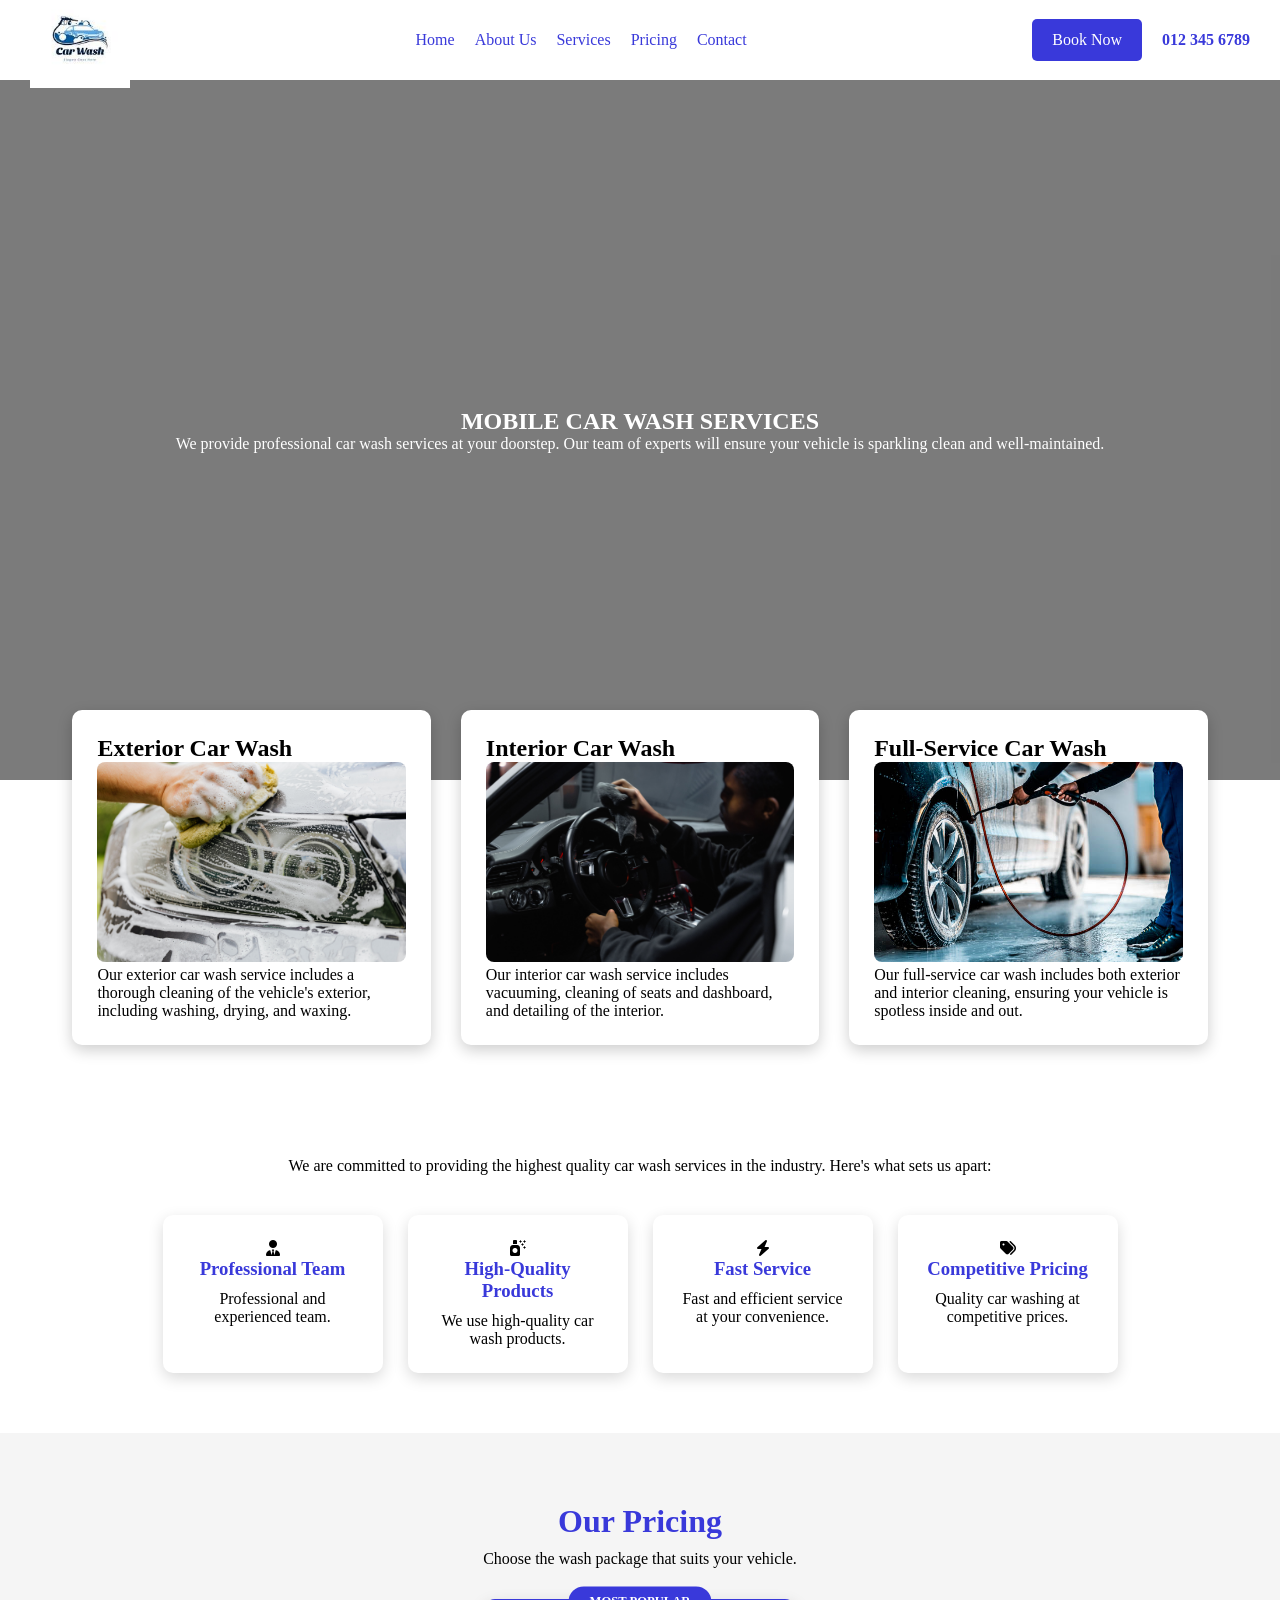
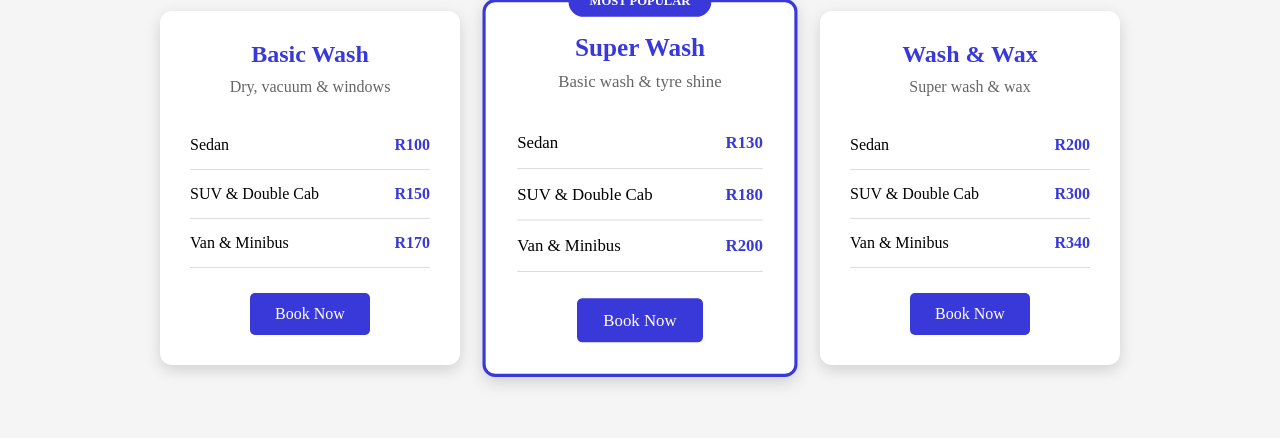
==== index.html @ 458b14ad "Added a muted , looping background video" ====
<!DOCTYPE html>
<html lang="en">
<head>
    <meta charset="UTF-8">
    <meta name="description" content="Mobile car wash services in Witbank, South Africa. We provide professional car wash services at your doorstep, including exterior and interior cleaning, waxing, and detailing. Book your car wash today!">
    <title>Benommeli Mobile Car Wash| Car Wash Services in Witbank</title>
    <link rel="icon" type="image/png" href="images/favicon.png">
    <link rel="stylesheet" href="style.css">
    <link rel="stylesheet" href="https://cdnjs.cloudflare.com/ajax/libs/font-awesome/6.5.2/css/all.min.css">
    
</head>
<body>
    <header>
        <!-- LOGO -->
        <div class="logo">
            <img src="images/logo.jpeg" alt="Company Logo">
        </div>
        
        <!-- MOBILE MENU BUTTON -->
        <button class="menu-button" onclick="toggleMenu()">
            <i class="fa-solid fa-bars"></i>
        </button>

        <!-- NAVIGATION -->
        <nav class="navbar" id="navbar">
            <ul>
                <li><a href="index.html">Home</a></li>
                <li><a href="about.html">About Us</a></li>
                <li><a href="services.html">Services</a></li>
                <li><a href="pricing.html">Pricing</a></li>
                <li><a href="contact.html">Contact</a></li>
            </ul>
        </nav>

        <!-- BOOKING + PHONE -->
        <div class="header-right">
            <a href="#" class="booking-button" onclick="showBookingForm()">Book Now</a>
        
            <a href="tel:0123456789" class="phone">
                012 345 6789
            </a>
        </div>
    </header>

        <main>
            <!-- <section class = "hero">
                <h1>MOBILE CAR WASH SERVICES</h1>
                <p>We provide professional car wash services at your doorstep.
                    Our team of experts will ensure your vehicle is sparkling 
                    clean and well-maintained.
                </p>
            
            </section>
            -->

            <section class="hero">
            
                <video class="hero-video" autoplay muted loop playsinline>
                    <source src="videos/backgroundVideo.MP4" type="video/mp4">
                </video>
            
                <div class="hero-overlay"></div>
            
                <h1>MOBILE CAR WASH SERVICES</h1>
            
                <p>
                    We provide professional car wash services at your doorstep.
                    Our team of experts will ensure your vehicle is sparkling
                    clean and well-maintained.
                </p>
            
            </section>

                <div class="services">

                    <section class="exterior_wash">
                        <h2>Exterior Car Wash</h2>
                        <img src="images/exteriorWashing.jpg" alt="Exterior Car Wash">
                        <p>Our exterior car wash service includes a thorough cleaning of the vehicle's exterior, including washing, drying, and waxing.</p>
                    </section>

                    <section class="interior_washing">
                        <h2>Interior Car Wash</h2>
                        <img src="images/interiorWashing.jpg" alt="Interior Car Wash">
                        <p>Our interior car wash service includes vacuuming, cleaning of seats and dashboard, and detailing of the interior.</p>
                    </section>

                    <section class="full_detailing">
                        <h2>Full-Service Car Wash</h2>
                        <img src="images/fullDetailing.jpg" alt="Full-Service Car Wash">
                        <p>Our full-service car wash includes both exterior and interior cleaning, ensuring your vehicle is spotless inside and out.</p>
                    </section>

                </div>
        
                <!-- BOOKING POPUP -->
                <div id="booking-modal" class="modal">
                
                    <div class="booking-form">
                
                        <span class="close-button" onclick="closeBookingForm()">&times;</span>
                
                        <h2>Customer Information</h2>
                
                        <form id="booking-form" onsubmit="sendToWhatsApp(event)">
                
                            <input type="text" name="name" placeholder="Enter your name" required>
                
                            <input type="tel" name="phone" placeholder="Enter your phone number" required>
                
                            <input type="text" name="vehicle" placeholder="Vehicle type" required>
                
                            <input type="text" id="selected-package" name="package" placeholder="Selected package" readonly>

                            <label for="location">Location</label>
                        
                            <input type="text" id="location" name="location" placeholder="Enter your address or location" required>
                        
                            <button type="button" onclick="getCurrentLocation()">
                                📍 Use My Current Location
                            </button>
                        
                            <p id="location-status"></p>
                
                            <label>Select Date</label>
                            <input type="date" name="date" required>
                
                            <label>Select Time</label>
                            <input type="time" name="time" required>
                
                            <input type="submit" value="Book Now">
                
                        </form>
                
                    </div>
                </div>    

                <section class="why-choose-us">
                
                    <h2>Why Choose Us?</h2>
                
                    <p>
                        We are committed to providing the highest quality car wash
                        services in the industry. Here's what sets us apart:
                    </p>
                
                    <div class="why-us-container">
                
                        <div class="why-us-card">
                            <i class="fa-solid fa-user-tie"></i>
                            <h3>Professional Team</h3>
                            <p>Professional and experienced team.</p>
                        </div>
                
                        <div class="why-us-card">
                            <i class="fa-solid fa-spray-can-sparkles"></i>
                            <h3>High-Quality Products</h3>
                            <p>We use high-quality car wash products.</p>
                        </div>
                
                        <div class="why-us-card">
                            <i class="fa-solid fa-bolt"></i>
                            <h3>Fast Service</h3>
                            <p>Fast and efficient service at your convenience.</p>
                        </div>
                
                        <div class="why-us-card">
                            <i class="fa-solid fa-tags"></i>
                            <h3>Competitive Pricing</h3>
                            <p>Quality car washing at competitive prices.</p>
                        </div>
                
                    </div>
                
                </section>

                <section class="pricing">
                
                    <h2>Our Pricing</h2>
                
                    <p>Choose the wash package that suits your vehicle.</p>
                
                    <div class="pricing-container">
                
                        <!-- BASIC WASH -->
                        <div class="pricing-card">
                
                            <h3>Basic Wash</h3>
                
                            <p class="description">
                                Dry, vacuum & windows
                            </p>
                
                            <div class="price">
                                <span>Sedan</span>
                                <strong>R100</strong>
                            </div>
                
                            <div class="price">
                                <span>SUV & Double Cab</span>
                                <strong>R150</strong>
                            </div>
                
                            <div class="price">
                                <span>Van & Minibus</span>
                                <strong>R170</strong>
                            </div>
                
                            <a href="#" class="price-button" onclick="showBookingForm('Basic Wash')">
                                Book Now
                            </a>
                
                        </div>
                
                
                        <!-- SUPER WASH -->
                        <div class="pricing-card popular">
                
                            <div class="popular-badge">
                                MOST POPULAR
                            </div>
                
                            <h3>Super Wash</h3>
                
                            <p class="description">
                                Basic wash & tyre shine
                            </p>
                
                            <div class="price">
                                <span>Sedan</span>
                                <strong>R130</strong>
                            </div>
                
                            <div class="price">
                                <span>SUV & Double Cab</span>
                                <strong>R180</strong>
                            </div>
                
                            <div class="price">
                                <span>Van & Minibus</span>
                                <strong>R200</strong>
                            </div>
                
                            <a href="#" class="price-button" onclick="showBookingForm('Super Wash')">
                                Book Now
                            </a>
                
                        </div>
                
                
                        <!-- WASH & WAX -->
                        <div class="pricing-card">
                
                            <h3>Wash & Wax</h3>
                
                            <p class="description">
                                Super wash & wax
                            </p>
                
                            <div class="price">
                                <span>Sedan</span>
                                <strong>R200</strong>
                            </div>
                
                            <div class="price">
                                <span>SUV & Double Cab</span>
                                <strong>R300</strong>
                            </div>
                
                            <div class="price">
                                <span>Van & Minibus</span>
                                <strong>R340</strong>
                            </div>
                
                            <a href="#" class="price-button" onclick="showBookingForm('Wash & Wax')">
                                Book Now
                            </a>
                
                        </div>
                
                    </div>
                
                </section>
            
                <section >

                </section>
                    
                
  
                
          

        </main>
        <script src="script.js"></script>
        
        
        
</body>
</html>
---- style.css ----
/* ================= GENERAL ================= */

* {
    margin: 0;
    padding: 0;
    box-sizing: border-box;
}

body {
    margin: 0;
}

html {
    scroll-behavior: smooth;
}


/* ================= HEADER ================= */

header {
    position: fixed;
    top: 0;
    left: 0;
    width: 100%;
    height: 80px;

    display: flex;
    align-items: center;

    background: white;
    z-index: 1000;
}


/* ================= LOGO ================= */

.logo {
    margin-left: 30px;
}

.logo img {
    width: 100px;
}


/* ================= NAVIGATION ================= */

.navbar {
    margin-left: auto;
}

.navbar ul {
    list-style: none;
    display: flex;
    gap: 20px;

    margin: 0;
    padding: 0;
}

.navbar a {
    color: rgb(57, 57, 218);
    text-decoration: none;
}

.navbar a:hover {
    color: rgb(4, 4, 82);
}


/* ================= BOOKING + PHONE ================= */

.header-right {
    margin-left: auto;
    margin-right: 30px;

    display: flex;
    align-items: center;
    gap: 20px;
}

.booking-button {
    background-color: rgb(57, 57, 218);
    color: white;

    padding: 12px 20px;

    text-decoration: none;
    border-radius: 5px;
}

.phone {
    text-decoration: none;
    color: rgb(57, 57, 218);
    font-weight: bold;
}


/* ================= MAIN ================= */

main {
    padding-top: 80px;
}


/* ================= HERO ================= */

/*.hero {
    background-image: url('images/blackGuyWashing.jpg');

    background-size: cover;
    background-position: center;

    height: 700px;
    
    position: relative;

    display: flex;
    flex-direction: column;

    align-items: center;
    justify-content: center;
}
*/

.hero {
    height: 700px;
    position: relative;

    display: flex;
    flex-direction: column;
    align-items: center;
    justify-content: center;

    overflow: hidden;
}


/* VIDEO */

.hero-video {
    position: absolute;

    top: 0;
    left: 0;

    width: 100%;
    height: 100%;

    object-fit: cover;

    z-index: 0;
}


/* DARK OVERLAY */

.hero-overlay {
    position: absolute;

    top: 0;
    left: 0;

    width: 100%;
    height: 100%;

    background: rgba(0, 0, 0, 0.4);

    z-index: 1;
}


/* TEXT */

.hero h1,
.hero p {
    position: relative;

    z-index: 2;

    color: white;
}


.hero h1 {
    color: rgb(57, 57, 218);
    text-align: center;
}
.hero h1,
.hero p {
    position: relative;
    z-index: 1;
    color: white;
}
.hero::before {
    content: "";

    position: absolute;

    top: 0;
    left: 0;

    width: 100%;
    height: 100%;

    background: rgba(0, 0, 0, 0.2);
}


/* ================= SERVICE CARDS ================= */

.services {
    display: flex;
    justify-content: center;
    gap: 30px;

    position: relative;
    margin-top: -70px;

    z-index: 2;
    
}

.services section {
    width: 28%;
    min-height: 180px;

    padding: 25px;

    background-color: white;

    border-radius: 10px;

    box-shadow: 0 5px 15px rgba(0, 0, 0, 0.2);
}
.services img {
    width: 100%;
    height: 200px;
    object-fit: cover;
    border-radius: 8px;
}

/* ================= BOOKING MODAL ================= */

/* Dark background behind the popup */
.modal {
    display: none;

    position: fixed;

    z-index: 2000;

    left: 0;
    top: 0;

    width: 100%;
    height: 100%;

    background-color: rgba(0, 0, 0, 0.6);

    justify-content: center;
    align-items: center;
}


/* White booking box */
.booking-form {
    background-color: white;

    width: 400px;
    max-width: 90%;

    padding: 30px;

    border-radius: 10px;

    position: relative;
    box-sizing: border-box;
}


/* Form heading */
.booking-form h2 {
    text-align: center;
    margin-bottom: 20px;
}


/* Form layout */
#booking-form {
    display: flex;
    flex-direction: column;
    gap: 15px;

    width: 100%;
    box-sizing: border-box;
}


/* Input boxes */
#booking-form input {
    width: 100%;
    max-width: 100%;
    min-width: 0;
    
    padding: 12px;
    
    border: 1px solid #ccc;
    
    border-radius: 5px;
    
    font-size: 15px;
    
    box-sizing: border-box;
}
/* Just added now */
/* Date and time */
#booking-form input[type="date"],
#booking-form input[type="time"] {
    width: 100%;
    max-width: 100%;
    min-width: 0;

    display: block;

    box-sizing: border-box;
}


/* Close X */
.close-button {
    position: absolute;

    top: 10px;
    right: 20px;

    font-size: 30px;

    cursor: pointer;

    color: #555;
}

.close-button:hover {
    color: black;
}


/* Submit button */
#booking-form input[type="submit"] {
    background-color: rgb(57, 57, 218);

    color: white;

    border: none;

    padding: 12px;

    cursor: pointer;

    border-radius: 5px;
}

#booking-form input[type="submit"]:hover {
    background-color: rgb(4, 4, 82);
}

/* ================= WHY CHOOSE US ================= */

.why-choose-us {
    text-align: center;
    padding: 60px 30px;
    
}

.why-choose-us h2 {
    font-size: 32px;
    margin-bottom: 15px;
    color: white;
}

.why-choose-us>p {
    margin-bottom: 40px;
    margin: 0 auto 40px;
}


/* Put the four cards horizontally */

.why-us-container {
    display: flex;
    justify-content: center;
    gap: 25px;
}


/* Individual cards */

.why-us-card {
    width: 220px;
    padding: 25px;

    background-color: white;

    border-radius: 10px;

    box-shadow: 0 5px 15px rgba(0, 0, 0, 0.15);

    transition: transform 0.3s;
}


/* Symbols */

.why-us-icon {
    font-size: 40px;
    margin-bottom: 15px;
    color: rgb(57, 57, 218);
}


/* Card heading */

.why-us-card h3 {
    margin-bottom: 10px;
    color: rgb(57, 57, 218);
}


/* Card hover effect */

.why-us-card:hover {
    transform: translateY(-8px);
}

/* ================= PRICING ================= */

.pricing {
    padding: 70px 30px;
    text-align: center;
    background-color: #f5f5f5;
}

.pricing h2 {
    font-size: 32px;
    color: rgb(57, 57, 218);
    margin-bottom: 10px;
}

.pricing>p {
    margin-bottom: 40px;
}


/* Three pricing cards */

.pricing-container {
    display: flex;
    justify-content: center;
    align-items: center;
    gap: 30px;
}


/* Individual card */

.pricing-card {
    width: 300px;
    padding: 30px;

    background-color: white;

    border-radius: 12px;

    box-shadow: 0 5px 15px rgba(0, 0, 0, 0.15);

    position: relative;

    transition: transform 0.3s;
}


/* Hover effect */

.pricing-card:hover {
    transform: translateY(-8px);
}


/* Package heading */

.pricing-card h3 {
    font-size: 24px;
    color: rgb(57, 57, 218);
    margin-bottom: 10px;
}


/* Description */

.description {
    color: #666;
    margin-bottom: 25px;
}


/* Price rows */

.price {
    display: flex;
    justify-content: space-between;

    padding: 15px 0;

    border-bottom: 1px solid #ddd;
}

.price strong {
    color: rgb(57, 57, 218);
}


/* Book button */

.price-button {
    display: inline-block;

    margin-top: 25px;

    padding: 12px 25px;

    background-color: rgb(57, 57, 218);

    color: white;

    text-decoration: none;

    border-radius: 5px;
}

.price-button:hover {
    background-color: rgb(4, 4, 82);
}


/* ================= MOST POPULAR ================= */

.popular {
    border: 3px solid rgb(57, 57, 218);

    transform: scale(1.05);
}


/* Popular badge */

.popular-badge {
    position: absolute;

    top: -15px;
    left: 50%;

    transform: translateX(-50%);

    background-color: rgb(57, 57, 218);

    color: white;

    padding: 7px 20px;

    border-radius: 20px;

    font-size: 12px;

    font-weight: bold;

    white-space: nowrap;
}


/* Keep popular card slightly bigger on hover */

.popular:hover {
    transform: scale(1.05) translateY(-8px);
}

/* ================= RESPONSIVE DESIGN ================= */

/* ---------- TABLETS ---------- */

@media (max-width: 900px) {

    /* HEADER */
    header {
        height: 70px;
    }

    .logo {
        margin-left: 20px;
    }

    .logo img {
        width: 85px;
    }

    .navbar ul {
        gap: 12px;
    }

    .navbar a {
        font-size: 14px;
    }

    .header-right {
        margin-right: 20px;
        gap: 12px;
    }

    .booking-button {
        padding: 10px 15px;
    }


    /* MAIN */
    main {
        padding-top: 70px;
    }


    /* HERO */
    .hero {
        height: 600px;
        padding: 20px;
        text-align: center;
    }


    /* SERVICES */
    .services {
        flex-wrap: wrap;
        gap: 20px;
        padding: 0 20px;
        margin-top: -50px;
    }

    .services section {
        width: 45%;
    }


    /* WHY CHOOSE US */
    .why-us-container {
        flex-wrap: wrap;
        gap: 20px;
    }

    .why-us-card {
        width: 45%;
    }


    /* PRICING */
    .pricing-container {
        flex-wrap: wrap;
        gap: 25px;
    }

    .pricing-card {
        width: 45%;
    }

    .popular {
        transform: none;
    }

    .popular:hover {
        transform: translateY(-8px);
    }
}


/* ---------- MOBILE PHONES ---------- */

@media (max-width: 600px) {

    /* HEADER */
    header {
        height: 65px;
    }

    .logo {
        margin-left: 15px;
    }

    .logo img {
        width: 75px;
    }

    .navbar ul {
        gap: 8px;
    }

    .navbar a {
        font-size: 12px;
    }

    .header-right {
        margin-right: 15px;
        gap: 8px;
    }

    .booking-button {
        padding: 9px 12px;
        font-size: 13px;
    }

    .phone {
        display: none;
    }


    /* MAIN */
    main {
        padding-top: 65px;
    }


    /* HERO */
    .hero {
        height: 500px;
        padding: 20px;
    }

    .hero h1 {
        font-size: 32px;
    }

    .hero p {
        font-size: 16px;
        line-height: 1.5;
    }


    /* SERVICES */
    .services {
        flex-direction: column;
        align-items: center;
        gap: 20px;
        margin-top: -40px;
        padding: 0 20px;
    }

    .services section {
        width: 100%;
        max-width: 400px;
    }

    .services img {
        height: 180px;
    }


    /* WHY CHOOSE US */
    .why-choose-us {
        padding: 50px 20px;
    }

    .why-choose-us h2 {
        font-size: 28px;
    }

    .why-us-container {
        flex-direction: column;
        align-items: center;
    }

    .why-us-card {
        width: 100%;
        max-width: 350px;
    }


    /* PRICING */
    .pricing {
        padding: 50px 20px;
    }

    .pricing h2 {
        font-size: 28px;
    }

    .pricing-container {
        flex-direction: column;
        align-items: center;
    }

    .pricing-card {
        width: 100%;
        max-width: 350px;
    }

    .popular {
        transform: none;
    }

    .popular:hover {
        transform: translateY(-8px);
    }


    /* BOOKING MODAL */
    .booking-form {
        width: calc(100% - 30px);
        max-width: 400px;
        padding: 25px 20px;
        box-sizing: border-box;
        overflow: hidden;
    }

    .booking-form h2 {
        font-size: 24px;
    }


    /* INPUTS */
    #booking-form {
        width: 100%;
        min-width: 0;
    }
    #booking-form input {
        width: 100%;
        max-width: 100%;
        padding: 14px;
        font-size: 16px;
        box-sizing: border-box;
        min-width: 0;
    }

    /*DATE AND TIME INPUT - MOBILE ONLY*/
    #booking-form input[type="date"],
    #booking-form input[type="time"] {
        width: 100%;
        max-width: 100%;
        min-width: 0;
        box-sizing: border-box;
        display: block;
        padding: 12px;
        font-size: 16px;
        box-sizing: border-box;
    }


    /* SUBMIT BUTTON */
    #booking-form input[type="submit"] {
        padding: 14px;
        font-size: 16px;
        width: 100%;
    }


    /* CLOSE BUTTON */
    .close-button {
        top: 8px;
        right: 15px;
    }
}
/* ================= MOBILE MENU ================= */

.menu-button {
    display: none;

    background: none;
    border: none;

    font-size: 25px;

    color: rgb(57, 57, 218);

    cursor: pointer;
}


/* ================= MOBILE NAVIGATION  2 ================= */

@media (max-width: 600px) {

    /* Show hamburger */
    .menu-button {
        display: block;

        margin-left: auto;
        margin-right: 15px;

        z-index: 1002;
    }

    /* Hide navigation by default */
    .navbar {
        display: none;

        position: absolute;

        top: 65px;
        left: 0;

        width: 100%;

        background-color: white;

        box-shadow: 0 5px 15px rgba(0, 0, 0, 0.15);

        padding: 20px;
    }

    /* Show navigation when hamburger is clicked */
    .navbar.active {
        display: block;
    }

    /* Mobile navigation list */
    .navbar ul {
        display: flex;

        flex-direction: column;

        gap: 0;

        width: 100%;
    }

    .navbar li {
        width: 100%;

        text-align: center;

        border-bottom: 1px solid #eee;
    }

    .navbar a {
        display: block;

        width: 100%;

        padding: 15px;

        font-size: 16px;
    }

    /* Hide desktop booking/phone section */
    .header-right {
        display: none;
    }
}
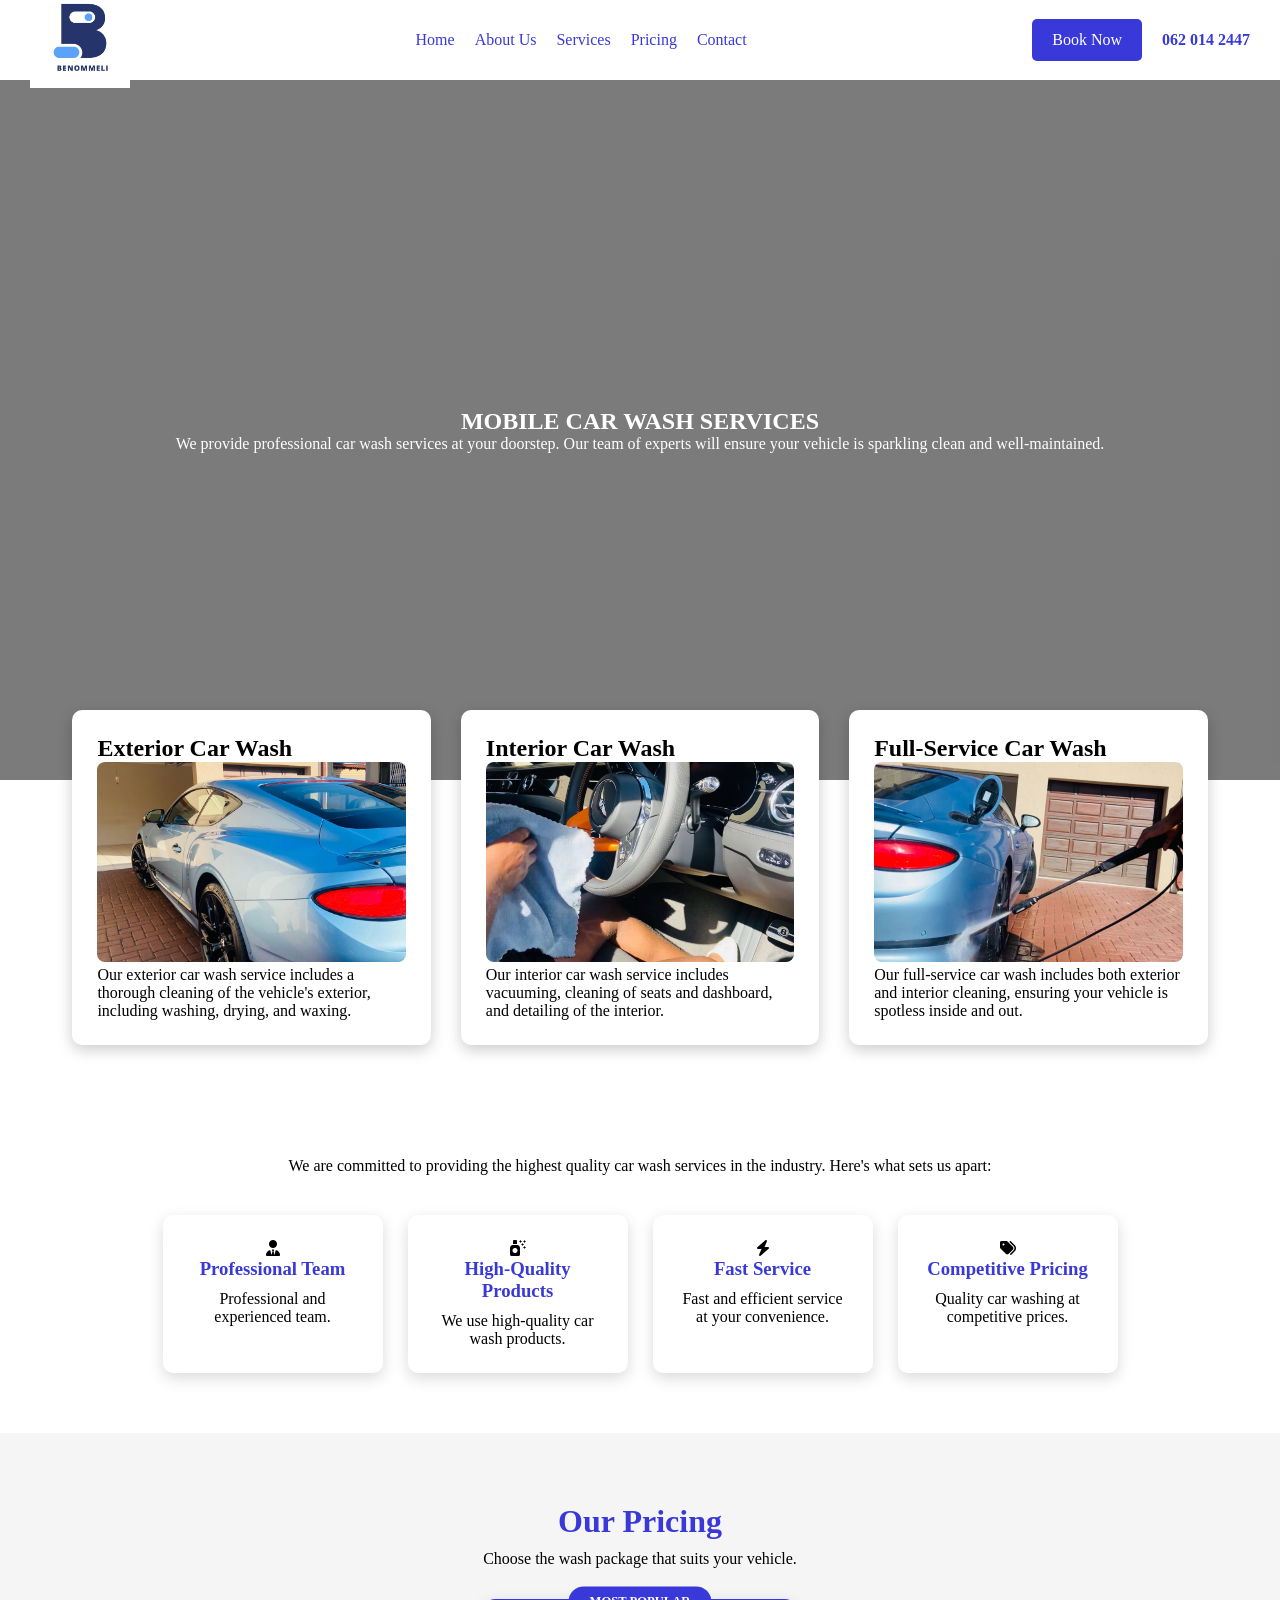
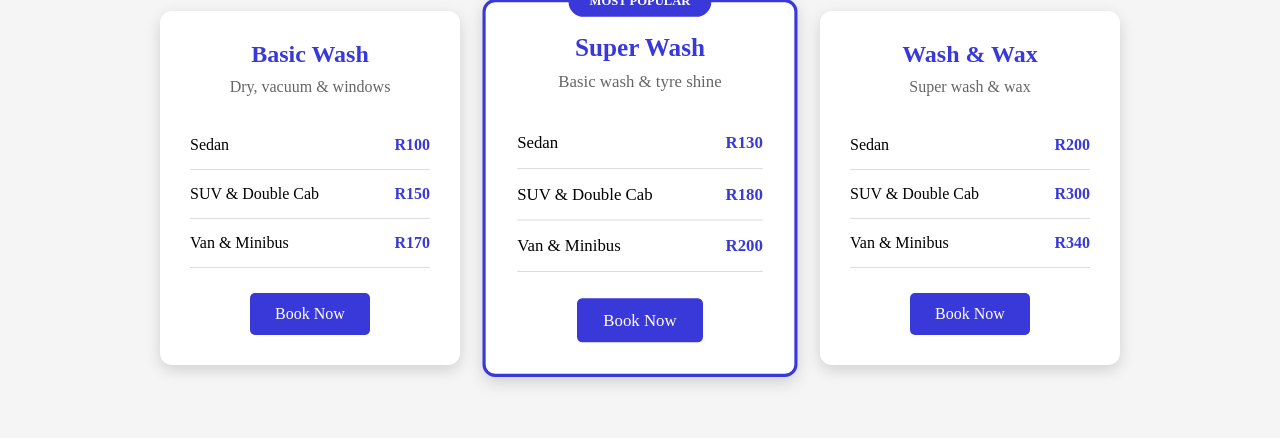
==== commit 466b32a9: "Changed the phone number" ====
--- a/index.html
+++ b/index.html
@@ -13,7 +13,7 @@
     <header>
         <!-- LOGO -->
         <div class="logo">
-            <img src="images/logo.jpeg" alt="Company Logo">
+            <img src="images/logo.png" alt="Company Logo">
         </div>
         
         <!-- MOBILE MENU BUTTON -->
@@ -36,8 +36,8 @@
         <div class="header-right">
             <a href="#" class="booking-button" onclick="showBookingForm()">Book Now</a>
         
-            <a href="tel:0123456789" class="phone">
-                012 345 6789
+            <a href="tel:0620142447" class="phone">
+                062 014 2447
             </a>
         </div>
     </header>
@@ -56,7 +56,7 @@
             <section class="hero">
             
                 <video class="hero-video" autoplay muted loop playsinline>
-                    <source src="videos/backgroundVideo.MP4" type="video/mp4">
+                    <source src="videos/backgroundVideo.mp4" type="video/mp4">
                 </video>
             
                 <div class="hero-overlay"></div>
@@ -75,19 +75,19 @@
 
                     <section class="exterior_wash">
                         <h2>Exterior Car Wash</h2>
-                        <img src="images/exteriorWashing.jpg" alt="Exterior Car Wash">
+                        <img src="images/exteriorWash.jpeg" alt="Exterior Car Wash">
                         <p>Our exterior car wash service includes a thorough cleaning of the vehicle's exterior, including washing, drying, and waxing.</p>
                     </section>
 
                     <section class="interior_washing">
                         <h2>Interior Car Wash</h2>
-                        <img src="images/interiorWashing.jpg" alt="Interior Car Wash">
+                        <img src="images/interiorWash.jpeg" alt="Interior Car Wash">
                         <p>Our interior car wash service includes vacuuming, cleaning of seats and dashboard, and detailing of the interior.</p>
                     </section>
 
                     <section class="full_detailing">
                         <h2>Full-Service Car Wash</h2>
-                        <img src="images/fullDetailing.jpg" alt="Full-Service Car Wash">
+                        <img src="images/fullDetailing.jpeg" alt="Full-Service Car Wash">
                         <p>Our full-service car wash includes both exterior and interior cleaning, ensuring your vehicle is spotless inside and out.</p>
                     </section>
 
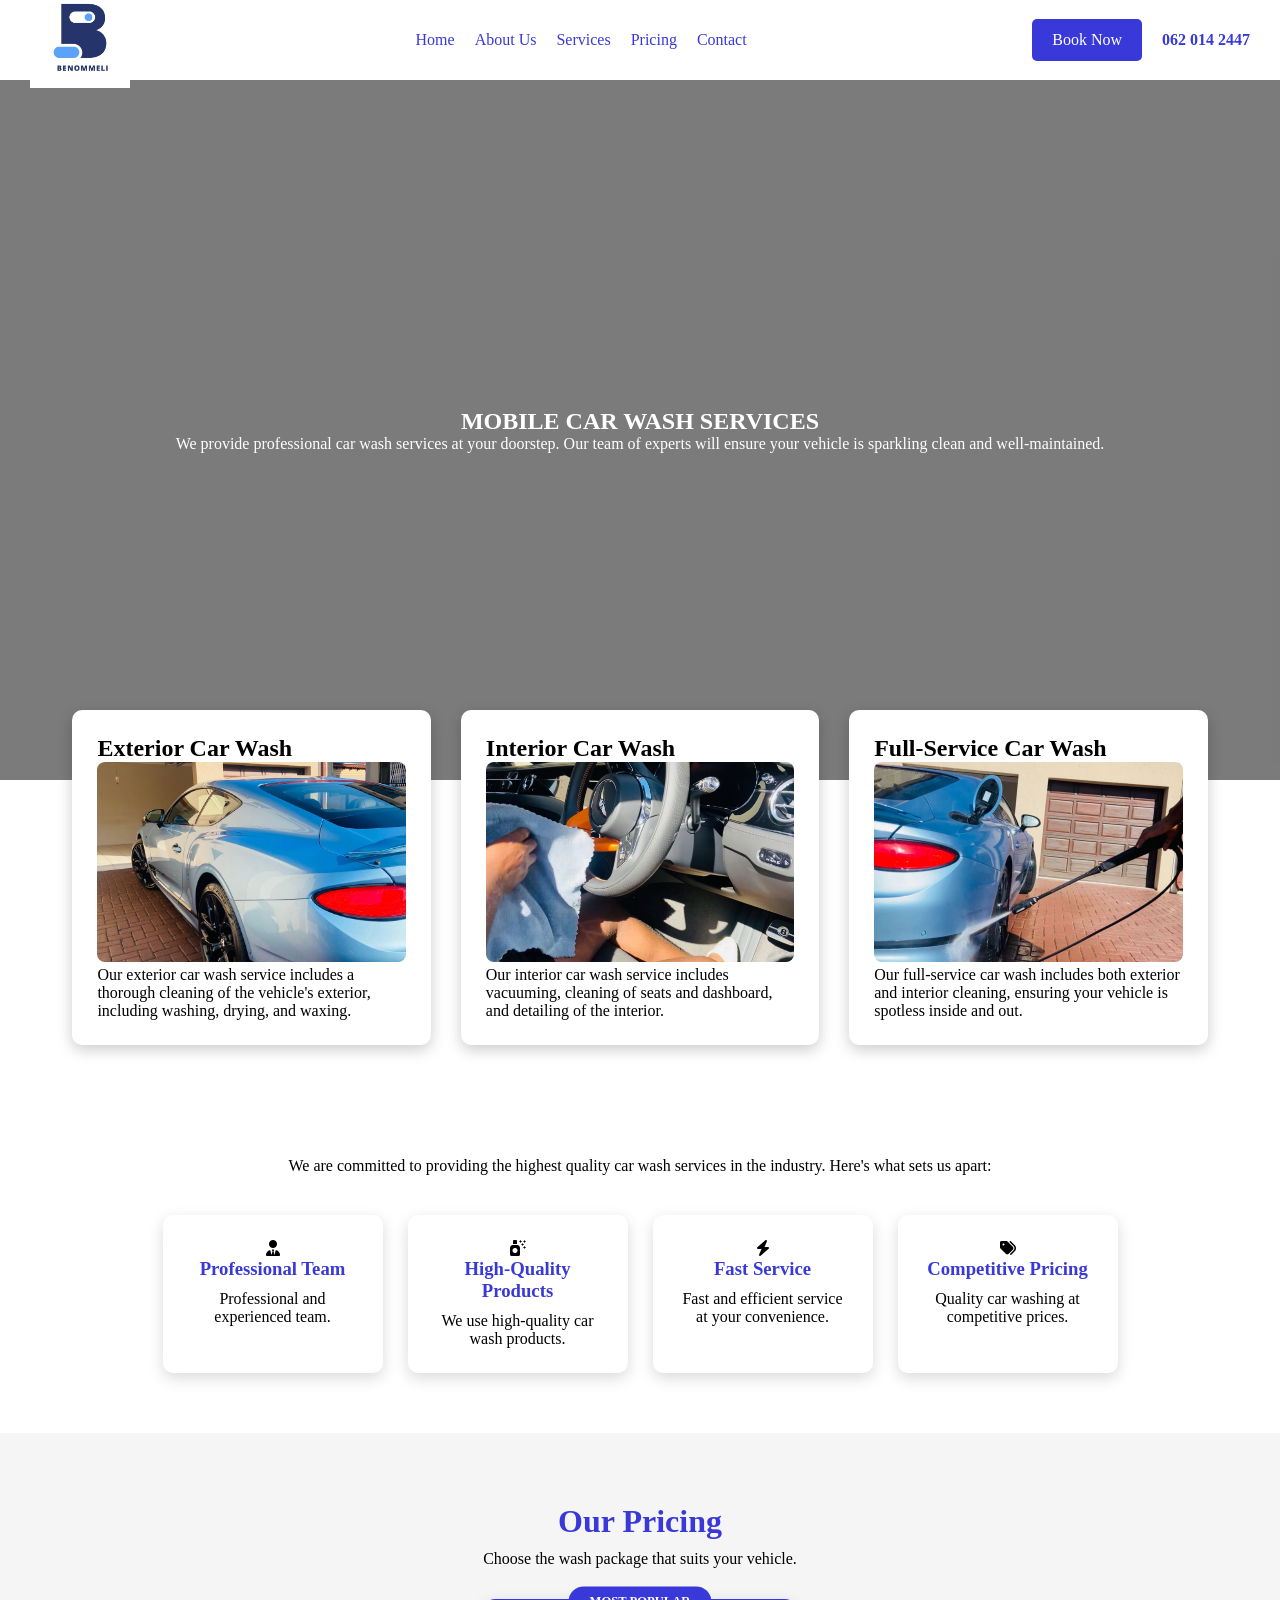
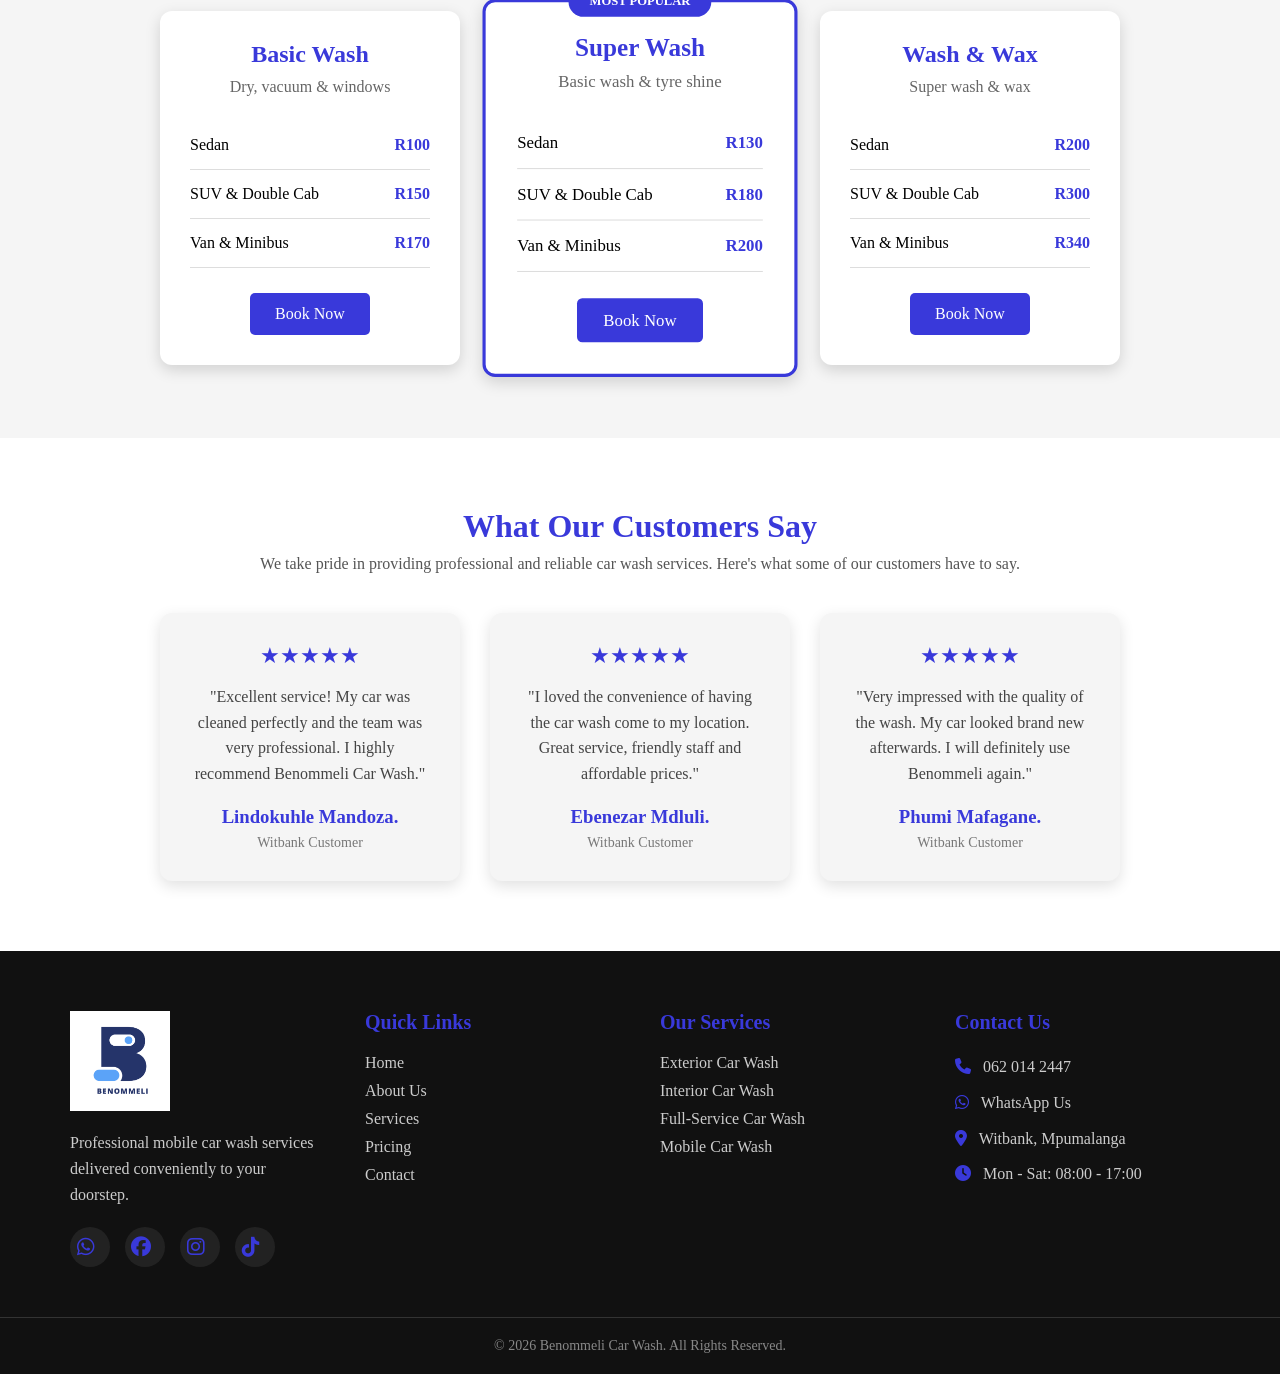
==== commit bcaa7fd8: "Added a footer , created social media links and added the customer reviews." ====
--- a/index.html
+++ b/index.html
@@ -173,6 +173,7 @@
                     </div>
                 
                 </section>
+                
 
                 <section class="pricing">
                 
@@ -285,16 +286,232 @@
                 <section >
 
                 </section>
-                    
+                 
+                
+                <!-- ================= CUSTOMER REVIEWS ================= -->
+                
+                <section class="customer-reviews">
+                
+                    <h2>What Our Customers Say</h2>
+                
+                    <p class="reviews-intro">
+                        We take pride in providing professional and reliable car wash services.
+                        Here's what some of our customers have to say.
+                    </p>
+                
+                    <div class="reviews-container">
+                
+                        <!-- REVIEW 1 -->
+                        <div class="review-card">
+                
+                            <div class="stars">
+                                ★★★★★
+                            </div>
+                
+                            <p class="review-text">
+                                "Excellent service! My car was cleaned perfectly and the team
+                                was very professional. I highly recommend Benommeli Car Wash."
+                            </p>
+                
+                            <h3>Lindokuhle Mandoza.</h3>
+                            <span>Witbank Customer</span>
+                
+                        </div>
+                
+                
+                        <!-- REVIEW 2 -->
+                        <div class="review-card">
+                
+                            <div class="stars">
+                                ★★★★★
+                            </div>
+                
+                            <p class="review-text">
+                                "I loved the convenience of having the car wash come to my
+                                location. Great service, friendly staff and affordable prices."
+                            </p>
+                
+                            <h3>Ebenezar Mdluli.</h3>
+                            <span>Witbank Customer</span>
+                
+                        </div>
+                
+                
+                        <!-- REVIEW 3 -->
+                        <div class="review-card">
+                
+                            <div class="stars">
+                                ★★★★★
+                            </div>
+                
+                            <p class="review-text">
+                                "Very impressed with the quality of the wash. My car looked
+                                brand new afterwards. I will definitely use Benommeli again."
+                            </p>
+                
+                            <h3>Phumi Mafagane.</h3>
+                            <span>Witbank Customer</span>
+                
+                        </div>
+                
+                    </div>
+                
+                </section>
+                
+
+                
+                
                 
   
                 
           
 
         </main>
+        
+        
+        <!-- ================= FOOTER ================= -->
+        
+        <footer class="footer">
+        
+            <div class="footer-container">
+        
+                <!-- COMPANY -->
+                <div class="footer-section">
+        
+                    <img src="images/logo.png" alt="Benommeli Car Wash Logo" class="footer-logo">
+        
+                    <p>
+                        Professional mobile car wash services delivered
+                        conveniently to your doorstep.
+                    </p>
+        
+                    <!-- SOCIAL MEDIA -->
+                    <div class="social-links">
+        
+                        <a href="https://wa.me/27620142447" target="_blank" aria-label="WhatsApp">
+                            <i class="fa-brands fa-whatsapp"></i>
+                        </a>
+        
+                        <a href="#" aria-label="Facebook">
+                            <i class="fa-brands fa-facebook"></i>
+                        </a>
+        
+                        <a href="#" aria-label="Instagram">
+                            <i class="fa-brands fa-instagram"></i>
+                        </a>
+        
+                        <a href="https://www.tiktok.com/@benommeli?_r=1&_t=ZS-99F8A2MdT0s" aria-label="TikTok">
+                            <i class="fa-brands fa-tiktok"></i>
+                        </a>
+        
+                    </div>
+        
+                </div>
+        
+        
+                <!-- QUICK LINKS -->
+                <div class="footer-section">
+        
+                    <h3>Quick Links</h3>
+        
+                    <ul>
+        
+                        <li>
+                            <a href="index.html">Home</a>
+                        </li>
+        
+                        <li>
+                            <a href="about.html">About Us</a>
+                        </li>
+        
+                        <li>
+                            <a href="services.html">Services</a>
+                        </li>
+        
+                        <li>
+                            <a href="pricing.html">Pricing</a>
+                        </li>
+        
+                        <li>
+                            <a href="contact.html">Contact</a>
+                        </li>
+        
+                    </ul>
+        
+                </div>
+        
+        
+                <!-- SERVICES -->
+                <div class="footer-section">
+        
+                    <h3>Our Services</h3>
+        
+                    <ul>
+        
+                        <li>Exterior Car Wash</li>
+        
+                        <li>Interior Car Wash</li>
+        
+                        <li>Full-Service Car Wash</li>
+        
+                        <li>Mobile Car Wash</li>
+        
+                    </ul>
+        
+                </div>
+        
+        
+                <!-- CONTACT -->
+                <div class="footer-section">
+        
+                    <h3>Contact Us</h3>
+        
+                    <p>
+                        <i class="fa-solid fa-phone"></i>
+        
+                        <a href="tel:0620142447">
+                            062 014 2447
+                        </a>
+                    </p>
+        
+                    <p>
+                        <i class="fa-brands fa-whatsapp"></i>
+        
+                        <a href="https://wa.me/27620142447" target="_blank">
+                            WhatsApp Us
+                        </a>
+                    </p>
+        
+                    <p>
+                        <i class="fa-solid fa-location-dot"></i>
+        
+                        Witbank, Mpumalanga
+                    </p>
+        
+                    <p>
+                        <i class="fa-solid fa-clock"></i>
+        
+                        Mon - Sat: 08:00 - 17:00
+                    </p>
+        
+                </div>
+        
+            </div>
+        
+        
+            <!-- FOOTER BOTTOM -->
+        
+            <div class="footer-bottom">
+        
+                <p>
+                    &copy; 2026 Benommeli Car Wash.
+                    All Rights Reserved.
+                </p>
+        
+            </div>
+        
+        </footer>
+        
         <script src="script.js"></script>
-        
-        
-        
 </body>
 </html>
--- a/style.css
+++ b/style.css
@@ -863,6 +863,26 @@
         top: 8px;
         right: 15px;
     }
+
+        /* CUSTOMER REVIEWS */
+    
+        .customer-reviews {
+            padding: 50px 20px;
+        }
+    
+        .customer-reviews h2 {
+            font-size: 28px;
+        }
+    
+        .reviews-container {
+            flex-direction: column;
+            align-items: center;
+        }
+    
+        .review-card {
+            width: 100%;
+            max-width: 350px;
+        }
 }
 /* ================= MOBILE MENU ================= */
 
@@ -951,3 +971,259 @@
         display: none;
     }
 }
+
+
+/* ================= CUSTOMER REVIEWS ================= */
+
+.customer-reviews {
+    padding: 70px 30px;
+
+    text-align: center;
+
+    background-color: white;
+}
+
+
+.customer-reviews h2 {
+    font-size: 32px;
+
+    color: rgb(57, 57, 218);
+
+    margin-bottom: 10px;
+}
+
+
+.reviews-intro {
+    margin-bottom: 40px;
+
+    color: #555;
+}
+
+
+/* REVIEW CARDS */
+
+.reviews-container {
+    display: flex;
+
+    justify-content: center;
+
+    gap: 30px;
+
+    flex-wrap: wrap;
+}
+
+
+.review-card {
+    width: 300px;
+
+    padding: 30px;
+
+    background-color: #f5f5f5;
+
+    border-radius: 12px;
+
+    box-shadow: 0 5px 15px rgba(0, 0, 0, 0.12);
+
+    transition: transform 0.3s;
+}
+
+
+.review-card:hover {
+    transform: translateY(-8px);
+}
+
+
+/* STARS */
+
+.stars {
+    font-size: 22px;
+
+    color: rgb(57, 57, 218);
+
+    margin-bottom: 15px;
+}
+
+
+/* REVIEW TEXT */
+
+.review-text {
+    color: #444;
+
+    line-height: 1.6;
+
+    margin-bottom: 20px;
+}
+
+
+/* CUSTOMER NAME */
+
+.review-card h3 {
+    color: rgb(57, 57, 218);
+
+    margin-bottom: 5px;
+}
+
+
+.review-card span {
+    color: #777;
+
+    font-size: 14px;
+}
+
+/* ================= FOOTER ================= */
+
+.footer {
+    background-color: #111;
+    color: white;
+    padding-top: 60px;
+}
+
+.footer-container {
+    display: flex;
+    justify-content: space-between;
+    gap: 40px;
+    max-width: 1200px;
+    margin: 0 auto;
+    padding: 0 30px 50px;
+}
+
+.footer-section {
+    flex: 1;
+}
+
+.footer-section h3 {
+    color: rgb(57, 57, 218);
+    margin-bottom: 20px;
+    font-size: 20px;
+}
+
+.footer-logo {
+    width: 100px;
+    margin-bottom: 15px;
+}
+
+.footer-section p {
+    color: #ccc;
+    line-height: 1.6;
+    margin-bottom: 10px;
+}
+
+.footer-section ul {
+    list-style: none;
+    padding: 0;
+    margin: 0;
+}
+
+.footer-section li {
+    margin-bottom: 10px;
+    color: #ccc;
+}
+
+.footer-section a {
+    color: #ccc;
+    text-decoration: none;
+}
+
+.footer-section a:hover {
+    color: rgb(57, 57, 218);
+}
+
+
+/* ================= CONTACT ICONS ================= */
+
+.footer-section i {
+    color: rgb(57, 57, 218);
+    margin-right: 8px;
+}
+
+
+/* ================= SOCIAL MEDIA ================= */
+
+.social-links {
+    display: flex;
+    gap: 15px;
+    margin-top: 20px;
+}
+
+.social-links a {
+    width: 40px;
+    height: 40px;
+
+    display: flex;
+    align-items: center;
+    justify-content: center;
+
+    background-color: #222;
+
+    border-radius: 50%;
+
+    color: white;
+
+    font-size: 20px;
+
+    text-decoration: none;
+
+    transition: 0.3s;
+}
+
+.social-links a:hover {
+    background-color: rgb(57, 57, 218);
+    transform: translateY(-3px);
+}
+
+
+/* ================= FOOTER BOTTOM ================= */
+
+.footer-bottom {
+    border-top: 1px solid #333;
+
+    text-align: center;
+
+    padding: 20px 30px;
+}
+
+.footer-bottom p {
+    color: #888;
+    font-size: 14px;
+    margin: 0;
+}
+
+
+/* ================= FOOTER MOBILE ================= */
+
+@media (max-width: 600px) {
+
+    .footer {
+        padding-top: 45px;
+    }
+
+    .footer-container {
+        flex-direction: column;
+        text-align: center;
+        gap: 35px;
+        padding: 0 20px 40px;
+    }
+
+    .footer-section {
+        width: 100%;
+    }
+
+    .footer-section ul {
+        display: flex;
+        flex-direction: column;
+        align-items: center;
+    }
+
+    .footer-logo {
+        width: 90px;
+    }
+
+    .social-links {
+        justify-content: center;
+    }
+
+    .footer-bottom {
+        padding: 20px;
+    }
+
+}
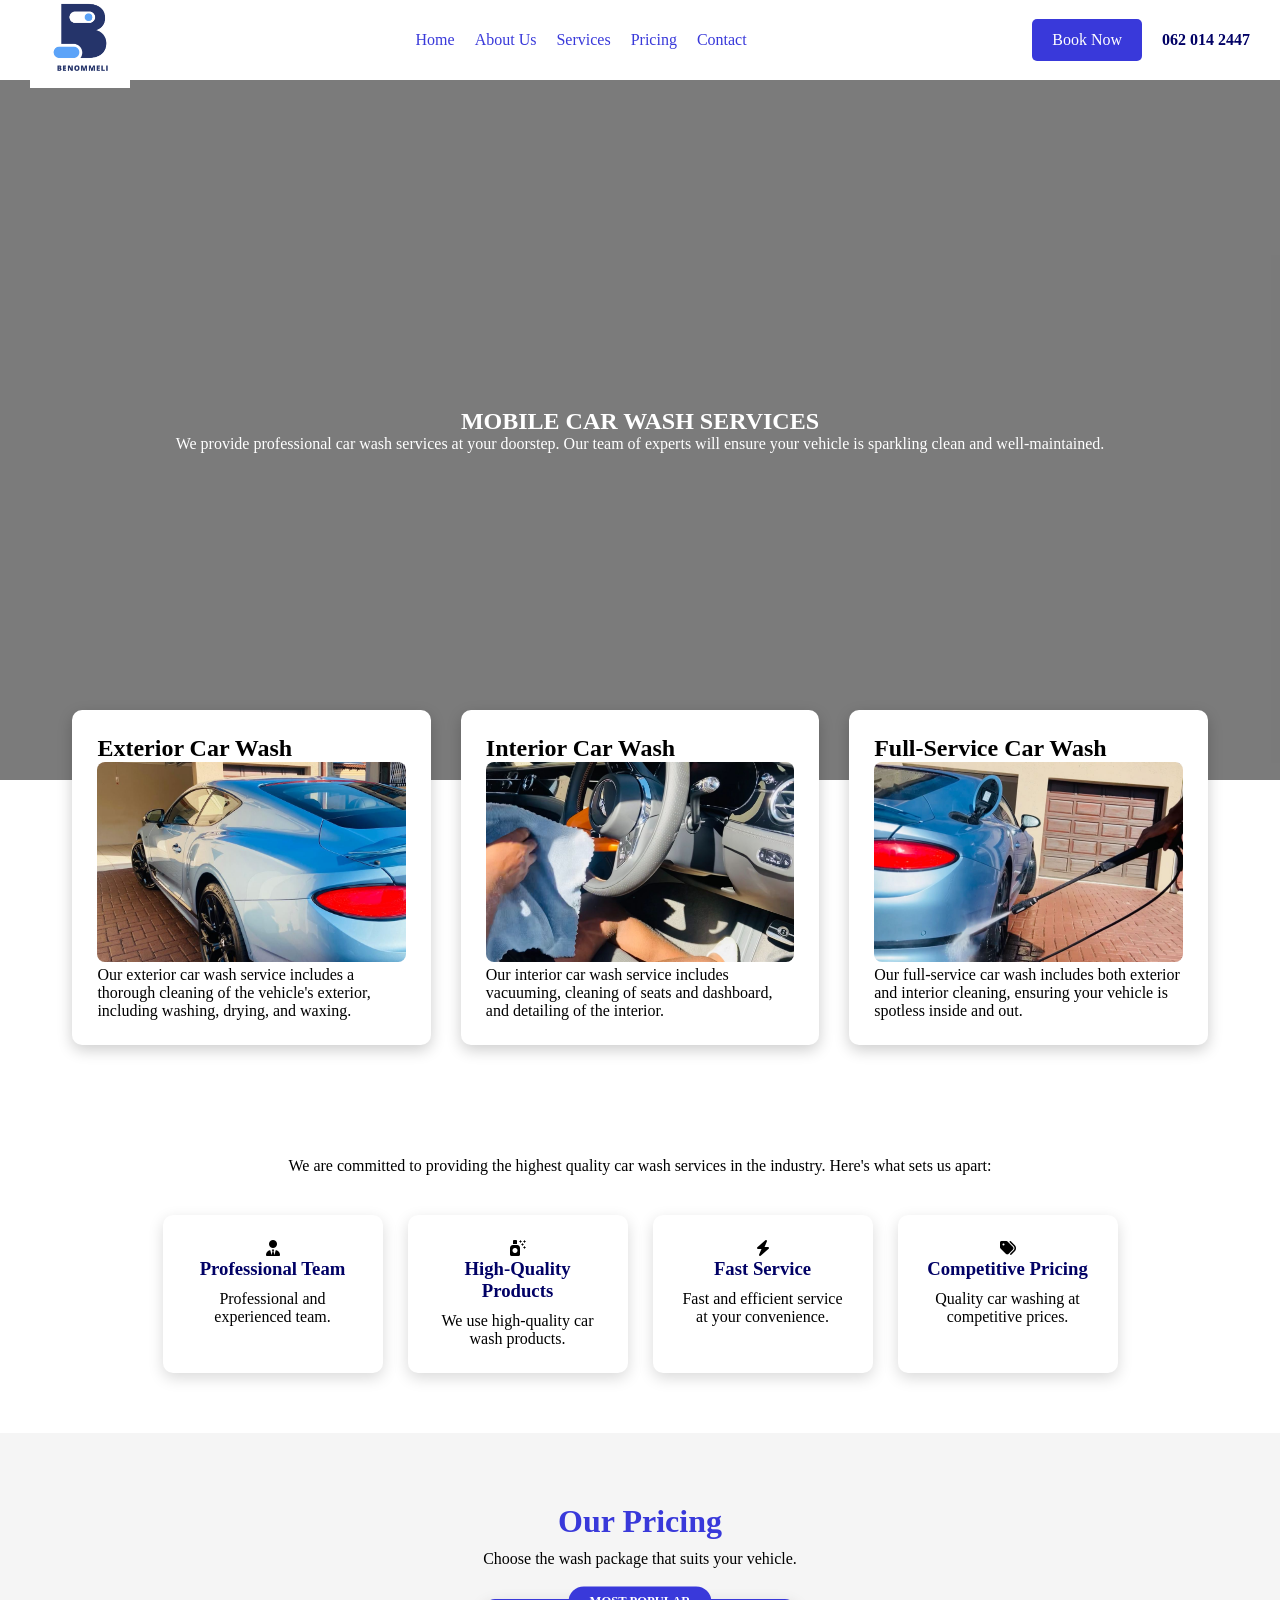
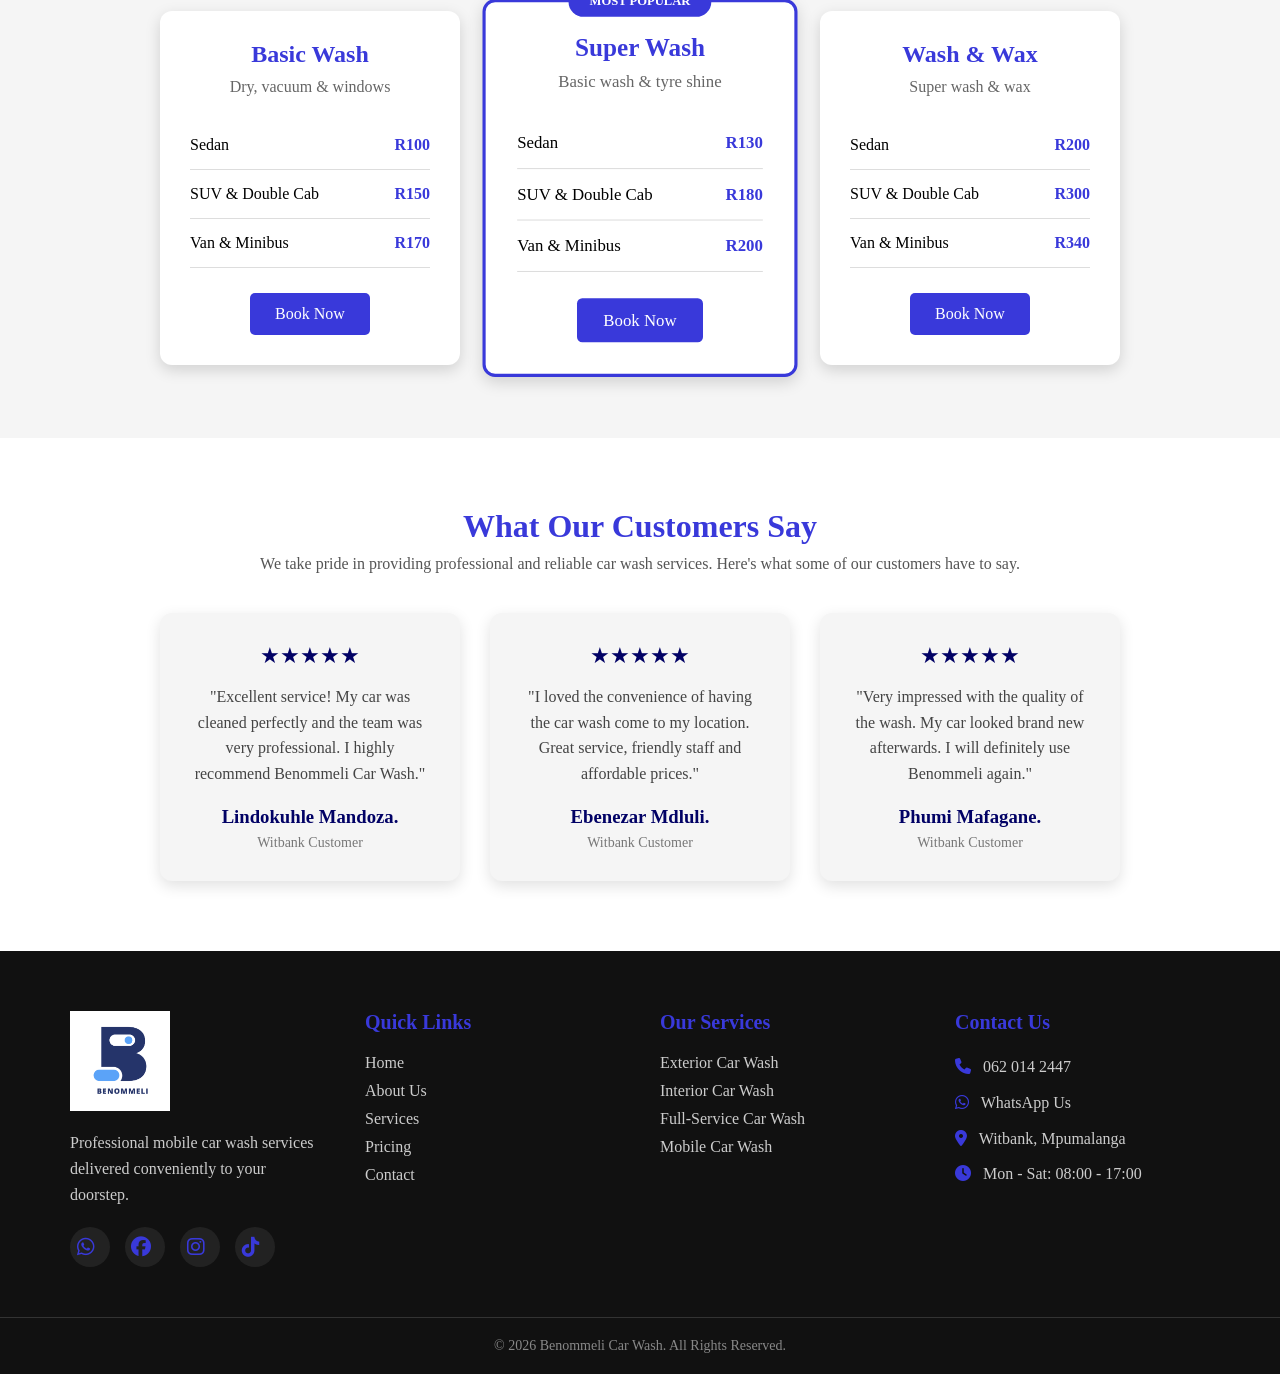
==== commit 00477a55: "Changed the colours and also added the pictures" ====
--- a/index.html
+++ b/index.html
@@ -3,8 +3,12 @@
 <head>
     <meta charset="UTF-8">
     <meta name="description" content="Mobile car wash services in Witbank, South Africa. We provide professional car wash services at your doorstep, including exterior and interior cleaning, waxing, and detailing. Book your car wash today!">
+    <meta name="author" content="Phumelela Mafagane" >
+    <meta name="keywords" content="Mobile Car Wash, Car Wash Services, Witbank, South Africa, Exterior Car Wash, Interior Car Wash, Full-Service Car Wash, Professional Car Wash, Convenient Car Wash, Vehicle Cleaning, Auto Detailing">
+    <meta name="viewport" content="width=device-width, initial-scale=1.0">
+
     <title>Benommeli Mobile Car Wash| Car Wash Services in Witbank</title>
-    <link rel="icon" type="image/png" href="images/favicon.png">
+    <link rel="icon" type="image/png" href="images/favicon.jpeg">
     <link rel="stylesheet" href="style.css">
     <link rel="stylesheet" href="https://cdnjs.cloudflare.com/ajax/libs/font-awesome/6.5.2/css/all.min.css">
     
@@ -32,9 +36,9 @@
             </ul>
         </nav>
 
-        <!-- BOOKING + PHONE -->
+        <!-- BOOKING + PHONE NUMBER -->
         <div class="header-right">
-            <a href="#" class="booking-button" onclick="showBookingForm()">Book Now</a>
+            <a href="#pricing" class="booking-button" onclick="showBookingForm()">Book Now</a>
         
             <a href="tel:0620142447" class="phone">
                 062 014 2447
@@ -43,16 +47,6 @@
     </header>
 
         <main>
-            <!-- <section class = "hero">
-                <h1>MOBILE CAR WASH SERVICES</h1>
-                <p>We provide professional car wash services at your doorstep.
-                    Our team of experts will ensure your vehicle is sparkling 
-                    clean and well-maintained.
-                </p>
-            
-            </section>
-            -->
-
             <section class="hero">
             
                 <video class="hero-video" autoplay muted loop playsinline>
@@ -108,9 +102,16 @@
                 
                             <input type="tel" name="phone" placeholder="Enter your phone number" required>
                 
-                            <input type="text" name="vehicle" placeholder="Vehicle type" required>
-                
-                            <input type="text" id="selected-package" name="package" placeholder="Selected package" readonly>
+                            <select name="vehicle" required>
+                                <option value="" disabled selected>Select Vehicle Type</option>
+                                <option value="Sedan/Car"> Sedan / Car</option>
+                                <option value="Double Cab/SUV"> Double Cab / SUV</option>
+                                <option value="Van/Minibus"> Van / Minibus</option>
+                            </select>
+                            
+                
+                            <input type="text" id="selected-package" name="package" placeholder="Selected package" readonly required>
+                            <input type="number" id="quantity" name="quantity" placeholder="Enter car quantity" range>
 
                             <label for="location">Location</label>
                         
@@ -175,7 +176,7 @@
                 </section>
                 
 
-                <section class="pricing">
+                <section class="pricing" id="pricing">
                 
                     <h2>Our Pricing</h2>
                 
--- a/style.css
+++ b/style.css
@@ -91,7 +91,8 @@
 
 .phone {
     text-decoration: none;
-    color: rgb(57, 57, 218);
+
+    color: rgb(1, 1, 101);
     font-weight: bold;
 }
 
@@ -183,7 +184,7 @@
 
 
 .hero h1 {
-    color: rgb(57, 57, 218);
+    color: rgb(1, 1, 101);
     text-align: center;
 }
 .hero h1,
@@ -348,8 +349,8 @@
 
 /* Submit button */
 #booking-form input[type="submit"] {
-    background-color: rgb(57, 57, 218);
-
+    background-color:rgb(1, 1, 101);
+    
     color: white;
 
     border: none;
@@ -362,7 +363,7 @@
 }
 
 #booking-form input[type="submit"]:hover {
-    background-color: rgb(4, 4, 82);
+    background-color: rgb(13, 13, 253);
 }
 
 /* ================= WHY CHOOSE US ================= */
@@ -415,7 +416,8 @@
 .why-us-icon {
     font-size: 40px;
     margin-bottom: 15px;
-    color: rgb(57, 57, 218);
+    color: rgb(1, 1, 101);
+    
 }
 
 
@@ -423,7 +425,8 @@
 
 .why-us-card h3 {
     margin-bottom: 10px;
-    color: rgb(57, 57, 218);
+    color: rgb(1, 1, 101);
+    
 }
 
 
@@ -491,7 +494,7 @@
 
 .pricing-card h3 {
     font-size: 24px;
-    color: rgb(57, 57, 218);
+    color:rgb(57, 57, 218);
     margin-bottom: 10px;
 }
 
@@ -807,6 +810,25 @@
         transform: translateY(-8px);
     }
 
+        /* VEHICLE SELECT */
+         #booking-form select {
+            width: 100%;
+            max-width: 100%;
+            min-width: 0;
+    
+            padding: 14px;
+    
+            font-size: 16px;
+    
+            box-sizing: border-box;
+    
+            border: 1px solid #ccc;
+    
+            border-radius: 5px;
+    
+            background-color: white;
+        }
+
 
     /* BOOKING MODAL */
     .booking-form {
@@ -835,6 +857,25 @@
         box-sizing: border-box;
         min-width: 0;
     }
+
+        /* Select box Booking form */
+        #booking-form select {
+            width: 100%;
+            max-width: 100%;
+            min-width: 0;
+    
+            padding: 12px;
+    
+            border: 1px solid #ccc;
+    
+            border-radius: 5px;
+    
+            font-size: 15px;
+    
+            box-sizing: border-box;
+    
+            background-color: white;
+        }
 
     /*DATE AND TIME INPUT - MOBILE ONLY*/
     #booking-form input[type="date"],
@@ -1038,7 +1079,7 @@
 .stars {
     font-size: 22px;
 
-    color: rgb(57, 57, 218);
+    color: rgb(1, 1, 101);
 
     margin-bottom: 15px;
 }
@@ -1058,7 +1099,7 @@
 /* CUSTOMER NAME */
 
 .review-card h3 {
-    color: rgb(57, 57, 218);
+    color: rgb(1, 1, 101);
 
     margin-bottom: 5px;
 }
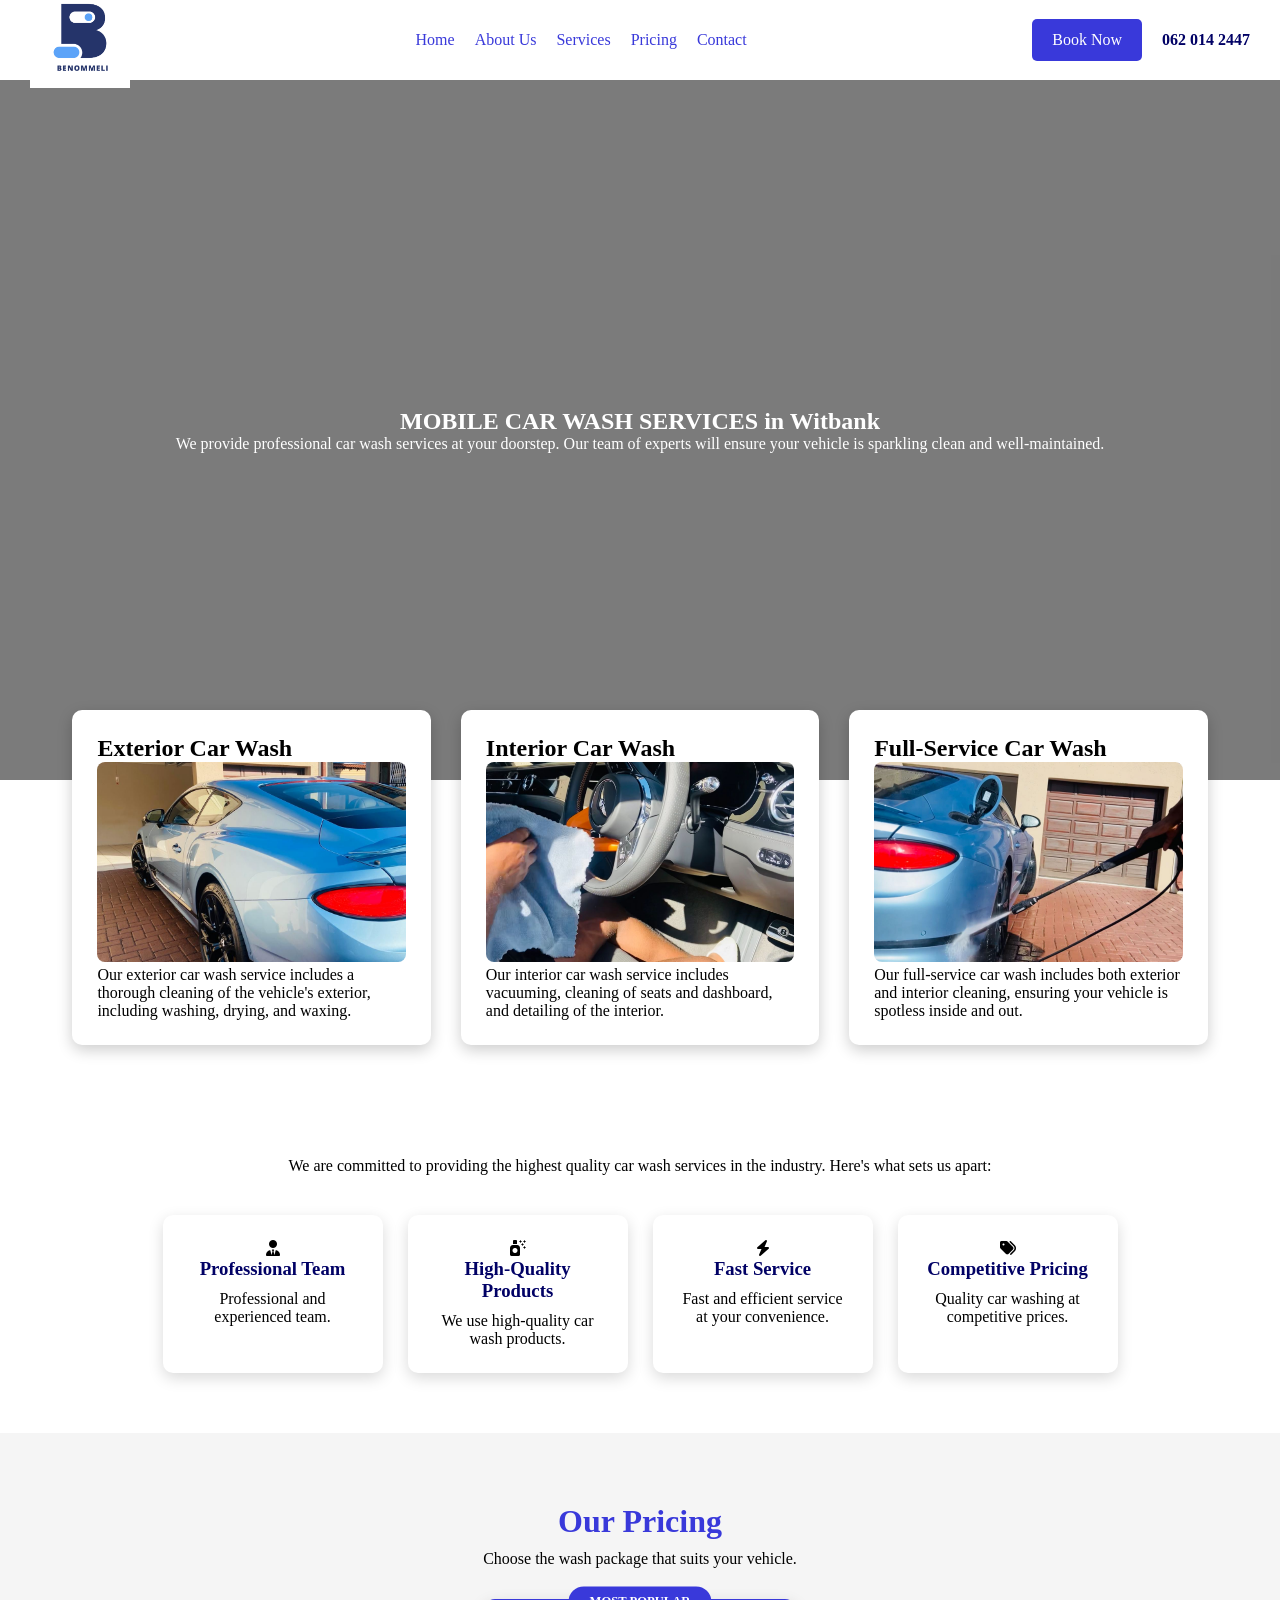
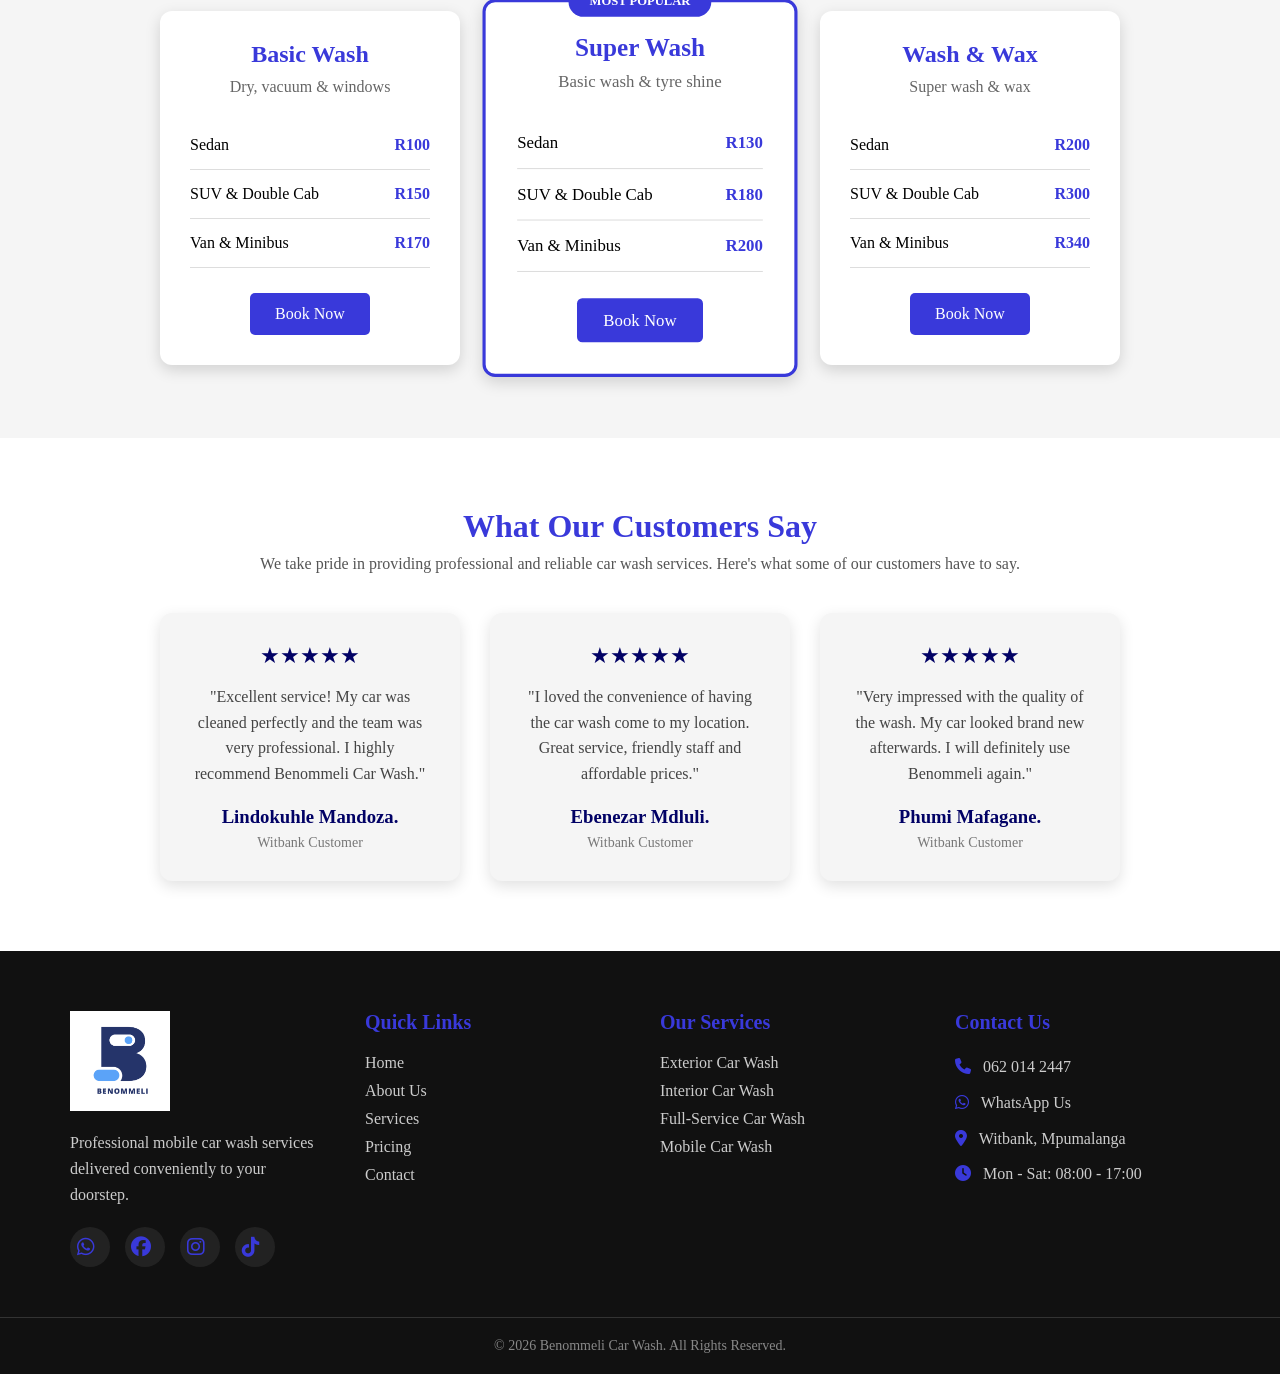
==== commit a6170f46: "Added the google file" ====
--- a/index.html
+++ b/index.html
@@ -2,22 +2,36 @@
 <html lang="en">
 <head>
     <meta charset="UTF-8">
-    <meta name="description" content="Mobile car wash services in Witbank, South Africa. We provide professional car wash services at your doorstep, including exterior and interior cleaning, waxing, and detailing. Book your car wash today!">
+    <meta name="description" content="Mobile car wash services in Witbank. We come to your home, Basic wash from R100. Book on WhatsApp today.">
     <meta name="author" content="Phumelela Mafagane" >
     <meta name="keywords" content="Mobile Car Wash, Car Wash Services, Witbank, South Africa, Exterior Car Wash, Interior Car Wash, Full-Service Car Wash, Professional Car Wash, Convenient Car Wash, Vehicle Cleaning, Auto Detailing">
     <meta name="viewport" content="width=device-width, initial-scale=1.0">
 
-    <title>Benommeli Mobile Car Wash| Car Wash Services in Witbank</title>
+    <title>Mobile Car Wash in Witbank | Benommeli – From R100</title>
     <link rel="icon" type="image/png" href="images/favicon.jpeg">
     <link rel="stylesheet" href="style.css">
     <link rel="stylesheet" href="https://cdnjs.cloudflare.com/ajax/libs/font-awesome/6.5.2/css/all.min.css">
     
+    <script type="application/ld+json">
+    {
+      "@context": "https://schema.org",
+      "@type": "AutoWash",
+      "name": "Benommeli Mobile Car Wash",
+      "telephone": "+27620142447",
+      "areaServed": "Witbank, Mpumalanga",
+      "openingHours": "Mo-Sa 08:00-17:00",
+      "priceRange": "R100–R340",
+      "url": "https://benommelicarwash.netlify.app/#"
+    }
+    </script>
+
+
 </head>
 <body>
     <header>
         <!-- LOGO -->
         <div class="logo">
-            <img src="images/logo.png" alt="Company Logo">
+            <img src="images/logo.png" alt="Benommeli Mobile Car Wash logo">
         </div>
         
         <!-- MOBILE MENU BUTTON -->
@@ -38,7 +52,7 @@
 
         <!-- BOOKING + PHONE NUMBER -->
         <div class="header-right">
-            <a href="#pricing" class="booking-button" onclick="showBookingForm()">Book Now</a>
+            <a href="pricing.html" class="booking-button" onclick="showBookingForm()">Book Now</a>
         
             <a href="tel:0620142447" class="phone">
                 062 014 2447
@@ -55,7 +69,7 @@
             
                 <div class="hero-overlay"></div>
             
-                <h1>MOBILE CAR WASH SERVICES</h1>
+                <h1>MOBILE CAR WASH SERVICES in Witbank</h1>
             
                 <p>
                     We provide professional car wash services at your doorstep.
@@ -109,9 +123,17 @@
                                 <option value="Van/Minibus"> Van / Minibus</option>
                             </select>
                             
-                
-                            <input type="text" id="selected-package" name="package" placeholder="Selected package" readonly required>
-                            <input type="number" id="quantity" name="quantity" placeholder="Enter car quantity" range>
+                            <select name="package" id="package-select" onchange="updateSelectedPackage()" required>
+                                <option value="" disabled selected>Select Wash Package</option>
+                                <option value="Basic Wash">Basic Wash</option>
+                                <option value="Super Wash">Super Wash</option>
+                                <option value="Wash & Wax">Wash & Wax</option>
+                            </select>
+
+                            
+                
+                            
+                            <input type="number" id="quantity" name="quantity" placeholder="Enter number of vehicles" min="0" max="20" value="1" required>
 
                             <label for="location">Location</label>
                         
